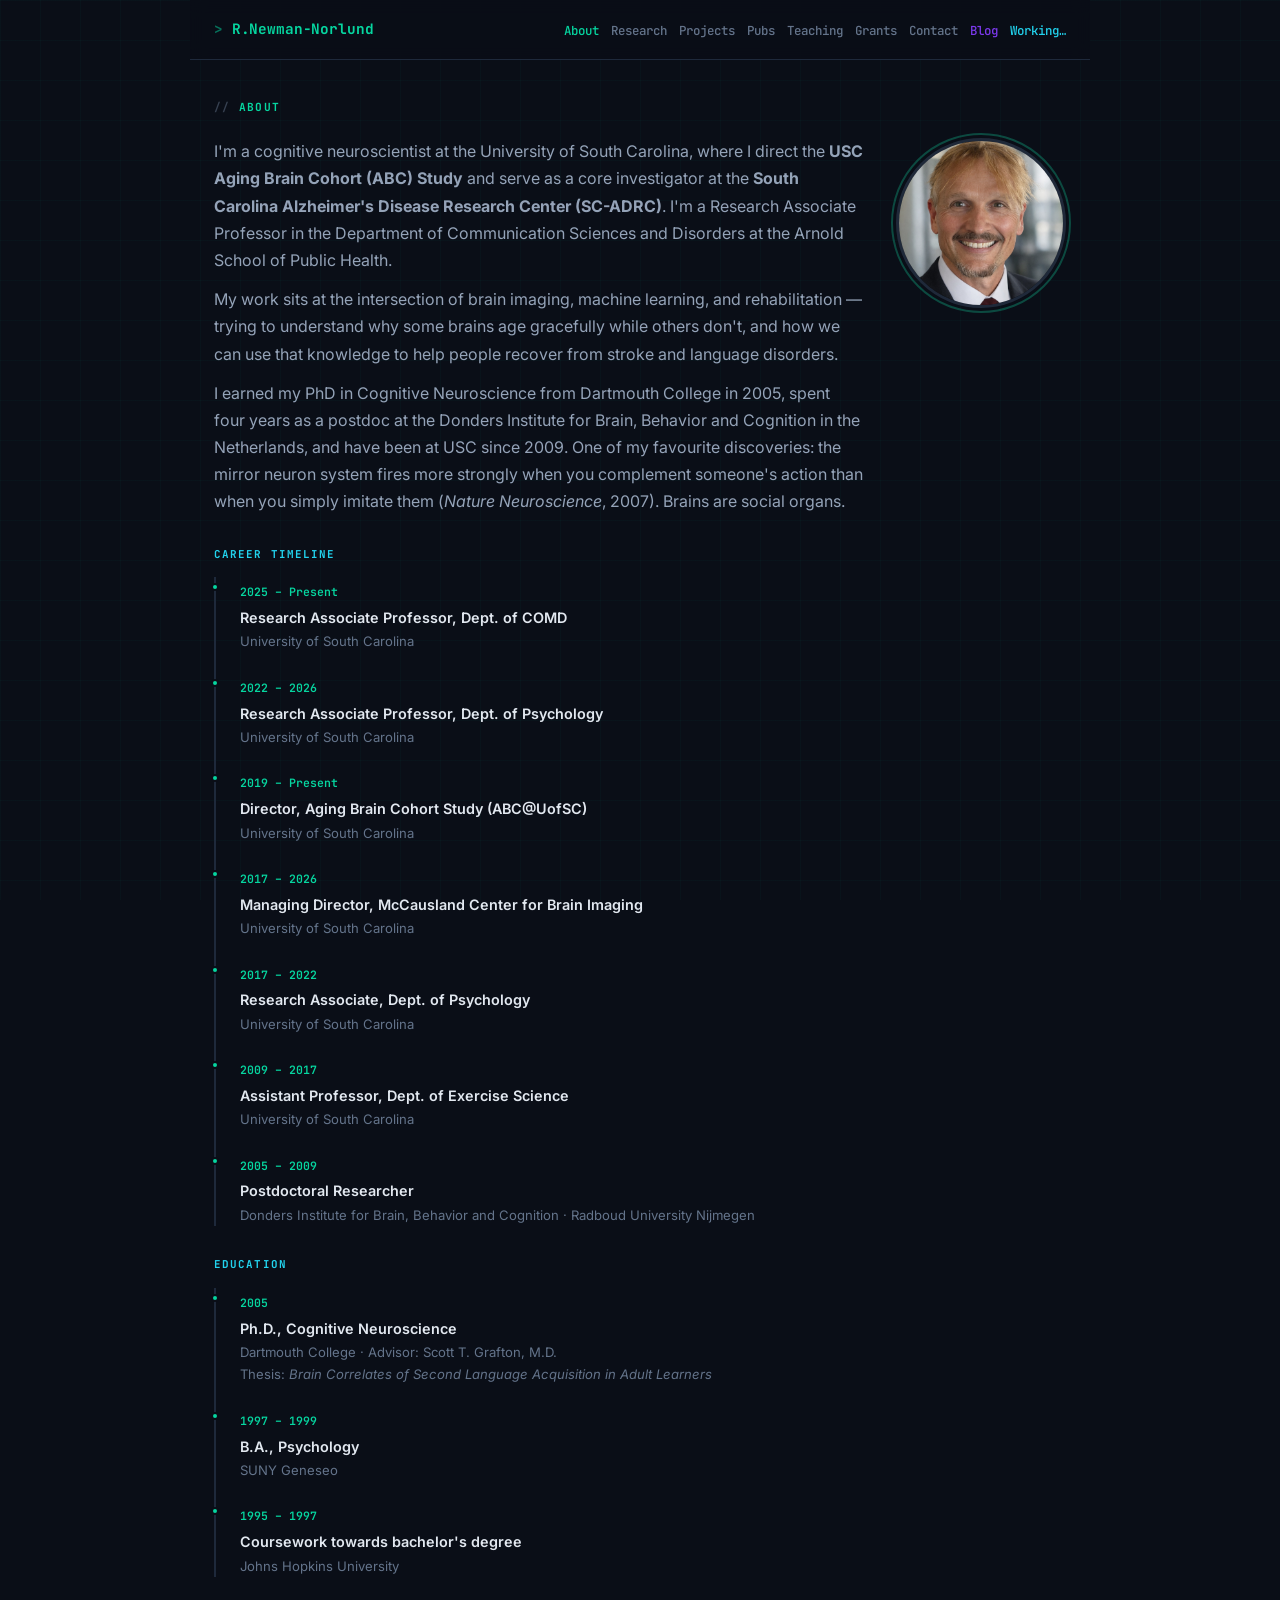
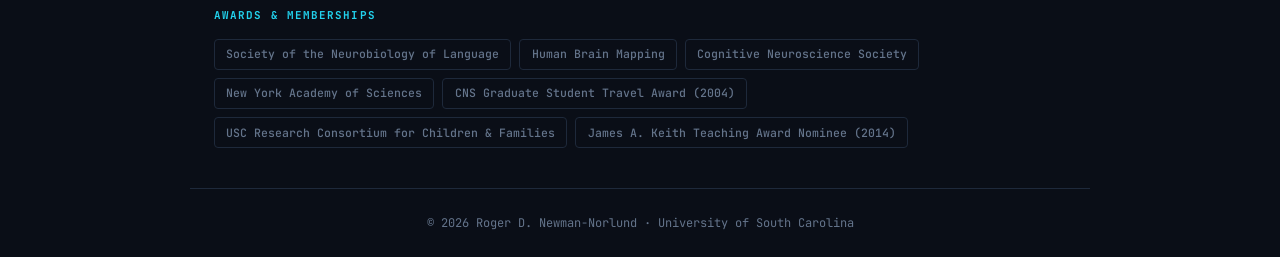
==== about.html @ f37f658a "Convert to multi-page site with separate HTML for each section - index.html: landing page with hero," ====
<!DOCTYPE html>
<html lang="en">
<head>
  <meta charset="UTF-8" />
  <meta name="viewport" content="width=device-width, initial-scale=1.0" />
  <title>About — Roger D. Newman-Norlund</title>
  <link rel="preconnect" href="https://fonts.googleapis.com" />
  <link rel="preconnect" href="https://fonts.gstatic.com" crossorigin />
  <link href="https://fonts.googleapis.com/css2?family=Inter:wght@400;500;600;700;800&family=JetBrains+Mono:wght@400;500;600;700;800&display=swap" rel="stylesheet" />
  <link rel="stylesheet" href="style.css" />
</head>
<body>

  <nav>
    <a href="index.html" class="nav-name">R.Newman-Norlund</a>
    <ul>
      <li><a href="about.html" class="active">About</a></li>
      <li><a href="research.html">Research</a></li>
      <li><a href="projects.html">Projects</a></li>
      <li><a href="publications.html">Pubs</a></li>
      <li><a href="teaching.html">Teaching</a></li>
      <li><a href="grants.html">Grants</a></li>
      <li><a href="contact.html">Contact</a></li>
      <li><a href="blog.html" class="nav-blog">Blog</a></li>
      <li><a href="working.html" class="nav-working">Working&hellip;</a></li>
    </ul>
  </nav>

  <main>
    <section class="page-section">
      <h2>About</h2>

      <div class="about-layout">
        <div class="about-text">
          <p>
            I'm a cognitive neuroscientist at the University of South Carolina, where I direct the
            <strong>USC Aging Brain Cohort (ABC) Study</strong> and serve as a core investigator at the
            <strong>South Carolina Alzheimer's Disease Research Center (SC-ADRC)</strong>. I'm a
            Research Associate Professor in the Department of Communication Sciences and Disorders
            at the Arnold School of Public Health.
          </p>
          <p>
            My work sits at the intersection of brain imaging, machine learning, and rehabilitation &mdash;
            trying to understand why some brains age gracefully while others don't, and how we can
            use that knowledge to help people recover from stroke and language disorders.
          </p>
          <p>
            I earned my PhD in Cognitive Neuroscience from Dartmouth College in 2005, spent four
            years as a postdoc at the Donders Institute for Brain, Behavior and Cognition in the
            Netherlands, and have been at USC since 2009. One of my favourite discoveries: the mirror
            neuron system fires more strongly when you complement someone's action than when you
            simply imitate them (<em>Nature Neuroscience</em>, 2007). Brains are social organs.
          </p>
        </div>
        <div class="hero-photo-wrap about-photo-wrap">
          <img class="hero-photo" src="roger.jpeg" alt="Roger D. Newman-Norlund" />
        </div>
      </div>

      <h3 class="sub-heading">Career Timeline</h3>
      <ul class="timeline">
        <li>
          <span class="tl-date">2025 &ndash; Present</span>
          <div class="tl-title">Research Associate Professor, Dept. of COMD</div>
          <div class="tl-sub">University of South Carolina</div>
        </li>
        <li>
          <span class="tl-date">2022 &ndash; 2026</span>
          <div class="tl-title">Research Associate Professor, Dept. of Psychology</div>
          <div class="tl-sub">University of South Carolina</div>
        </li>
        <li>
          <span class="tl-date">2019 &ndash; Present</span>
          <div class="tl-title">Director, Aging Brain Cohort Study (ABC@UofSC)</div>
          <div class="tl-sub">University of South Carolina</div>
        </li>
        <li>
          <span class="tl-date">2017 &ndash; 2026</span>
          <div class="tl-title">Managing Director, McCausland Center for Brain Imaging</div>
          <div class="tl-sub">University of South Carolina</div>
        </li>
        <li>
          <span class="tl-date">2017 &ndash; 2022</span>
          <div class="tl-title">Research Associate, Dept. of Psychology</div>
          <div class="tl-sub">University of South Carolina</div>
        </li>
        <li>
          <span class="tl-date">2009 &ndash; 2017</span>
          <div class="tl-title">Assistant Professor, Dept. of Exercise Science</div>
          <div class="tl-sub">University of South Carolina</div>
        </li>
        <li>
          <span class="tl-date">2005 &ndash; 2009</span>
          <div class="tl-title">Postdoctoral Researcher</div>
          <div class="tl-sub">Donders Institute for Brain, Behavior and Cognition &middot; Radboud University Nijmegen</div>
        </li>
      </ul>

      <h3 class="sub-heading">Education</h3>
      <ul class="timeline">
        <li>
          <span class="tl-date">2005</span>
          <div class="tl-title">Ph.D., Cognitive Neuroscience</div>
          <div class="tl-sub">Dartmouth College &middot; Advisor: Scott T. Grafton, M.D.</div>
          <div class="tl-sub">Thesis: <em>Brain Correlates of Second Language Acquisition in Adult Learners</em></div>
        </li>
        <li>
          <span class="tl-date">1997 &ndash; 1999</span>
          <div class="tl-title">B.A., Psychology</div>
          <div class="tl-sub">SUNY Geneseo</div>
        </li>
        <li>
          <span class="tl-date">1995 &ndash; 1997</span>
          <div class="tl-title">Coursework towards bachelor's degree</div>
          <div class="tl-sub">Johns Hopkins University</div>
        </li>
      </ul>

      <h3 class="sub-heading">Awards &amp; Memberships</h3>
      <div class="tag-list" style="margin-top:0.75rem;">
        <span class="tag">Society of the Neurobiology of Language</span>
        <span class="tag">Human Brain Mapping</span>
        <span class="tag">Cognitive Neuroscience Society</span>
        <span class="tag">New York Academy of Sciences</span>
        <span class="tag">CNS Graduate Student Travel Award (2004)</span>
        <span class="tag">USC Research Consortium for Children &amp; Families</span>
        <span class="tag">James A. Keith Teaching Award Nominee (2014)</span>
      </div>
    </section>
  </main>

  <footer>
    <p>&copy; 2026 Roger D. Newman-Norlund &middot; University of South Carolina</p>
  </footer>

</body>
</html>
---- style.css ----
/* =============================================
   Roger D. Newman-Norlund — Dark Tech Theme
   ============================================= */

/* --- Design tokens --- */
:root {
  --bg:        #0a0e17;
  --bg-card:   #111827;
  --bg-card-h: #1a2332;
  --text:      #e2e8f0;
  --text-dim:  #94a3b8;
  --muted:     #64748b;
  --border:    #1e293b;
  --accent:    #06d6a0;
  --accent-h:  #00f0b5;
  --accent-bg: rgba(6,214,160,0.08);
  --accent2:   #7c3aed;
  --accent2-bg:rgba(124,58,237,0.10);
  --cyan:      #22d3ee;
  --radius:    8px;
  --max-w:     900px;
  --gap:       2.5rem;
  --mono:      'JetBrains Mono', 'Fira Code', 'SF Mono', 'Cascadia Code', monospace;
  --sans:      'Inter', system-ui, -apple-system, sans-serif;
}

/* --- Reset & base --- */
*, *::before, *::after { box-sizing: border-box; margin: 0; padding: 0; }
html { scroll-behavior: smooth; }

body {
  font-family: var(--sans);
  background: var(--bg);
  color: var(--text);
  font-size: 1rem;
  line-height: 1.7;
  -webkit-font-smoothing: antialiased;
}

/* Subtle grid background */
body::before {
  content: '';
  position: fixed;
  inset: 0;
  background-image:
    linear-gradient(rgba(6,214,160,0.03) 1px, transparent 1px),
    linear-gradient(90deg, rgba(6,214,160,0.03) 1px, transparent 1px);
  background-size: 40px 40px;
  pointer-events: none;
  z-index: 0;
}

a { color: var(--accent); text-decoration: none; transition: color 0.2s; }
a:hover { color: var(--accent-h); text-decoration: underline; }

h1, h2, h3 { line-height: 1.25; font-weight: 700; }

::selection { background: var(--accent); color: var(--bg); }

/* --- Layout --- */
nav, main, footer {
  max-width: var(--max-w);
  margin-inline: auto;
  padding-inline: 1.5rem;
  position: relative;
  z-index: 1;
}

/* --- Navigation --- */
nav {
  display: flex;
  align-items: center;
  justify-content: space-between;
  padding-block: 1rem;
  border-bottom: 1px solid var(--border);
  backdrop-filter: blur(8px);
  position: sticky;
  top: 0;
  z-index: 100;
  background: rgba(10,14,23,0.85);
}

.nav-name {
  font-family: var(--mono);
  font-weight: 700;
  color: var(--accent);
  font-size: 0.9rem;
  letter-spacing: -0.01em;
}
.nav-name::before { content: '> '; opacity: 0.5; }
.nav-name:hover { color: var(--accent-h); text-decoration: none; }

nav ul { list-style: none; display: flex; flex-wrap: wrap; gap: 0.2rem 0.75rem; }

nav ul a {
  font-family: var(--mono);
  font-size: 0.78rem;
  color: var(--muted);
  font-weight: 500;
  padding: 0.25rem 0;
  transition: color 0.2s;
}
nav ul a:hover { color: var(--accent); text-decoration: none; }

nav ul a[href="#working"] { color: var(--cyan); font-weight: 600; }
nav ul a[href="#blog"] { color: var(--accent2); font-weight: 600; }

/* Active nav indicator */
nav ul a.active { color: var(--accent) !important; }

/* --- Sections --- */
section {
  padding-block: var(--gap);
  border-bottom: 1px solid var(--border);
}
section:last-of-type { border-bottom: none; }

section h2 {
  font-family: var(--mono);
  font-size: 0.7rem;
  font-weight: 700;
  letter-spacing: 0.12em;
  text-transform: uppercase;
  color: var(--accent);
  margin-bottom: 1.5rem;
  display: flex;
  align-items: center;
  gap: 0.5rem;
}
section h2::before {
  content: '//';
  color: var(--muted);
  opacity: 0.5;
}

/* --- Hero --- */
#hero { padding-block: 3.5rem 2.5rem; border-bottom: 1px solid var(--border); }

.hero-layout {
  display: flex;
  align-items: center;
  justify-content: space-between;
  gap: 2.5rem;
}
.hero-text { flex: 1; }

.hero-eyebrow {
  font-family: var(--mono);
  font-size: 0.85rem;
  color: var(--accent);
  margin-bottom: 0.5rem;
  opacity: 0.8;
}

#hero h1 {
  font-size: clamp(1.8rem, 5vw, 2.5rem);
  letter-spacing: -0.03em;
  margin-bottom: 0.5rem;
  color: #fff;
}

.tagline {
  font-size: 1rem;
  color: var(--text-dim);
}

.hero-sub {
  font-size: 0.85rem;
  color: var(--muted);
  margin-top: 0.2rem;
}

.hero-badges {
  display: flex;
  flex-wrap: wrap;
  gap: 0.5rem;
  margin-top: 1.25rem;
}

.badge {
  font-family: var(--mono);
  font-size: 0.72rem;
  font-weight: 500;
  padding: 0.3rem 0.75rem;
  background: var(--accent-bg);
  color: var(--accent);
  border: 1px solid rgba(6,214,160,0.2);
  border-radius: 4px;
  transition: border-color 0.2s, background 0.2s;
}
.badge:hover {
  border-color: var(--accent);
  background: rgba(6,214,160,0.15);
}

.hero-photo-wrap { flex-shrink: 0; }

.hero-photo {
  width: 170px;
  height: 170px;
  object-fit: cover;
  border-radius: 50%;
  border: 3px solid var(--border);
  outline: 2px solid rgba(6,214,160,0.3);
  outline-offset: 3px;
  display: block;
  filter: grayscale(10%);
  transition: outline-color 0.3s, filter 0.3s;
}
.hero-photo:hover {
  outline-color: var(--accent);
  filter: grayscale(0%);
}

/* --- About --- */
.about-layout {
  display: flex;
  gap: 2rem;
  align-items: flex-start;
}
.about-text { flex: 1; }
.about-text p + p { margin-top: 0.75rem; }
.about-text p { color: var(--text-dim); }

/* --- Stats row --- */
.stats-row {
  display: flex;
  gap: 1.5rem;
  margin-top: 1.5rem;
  flex-wrap: wrap;
}

.stat-card {
  background: var(--bg-card);
  border: 1px solid var(--border);
  border-radius: var(--radius);
  padding: 1rem 1.25rem;
  flex: 1;
  min-width: 140px;
  transition: border-color 0.2s;
}
.stat-card:hover { border-color: var(--accent); }

.stat-num {
  font-family: var(--mono);
  font-size: 1.5rem;
  font-weight: 800;
  color: var(--accent);
  display: block;
}
.stat-label {
  font-size: 0.78rem;
  color: var(--muted);
  margin-top: 0.1rem;
}

/* --- Research tags --- */
.tag-list { display: flex; flex-wrap: wrap; gap: 0.5rem; }

.tag {
  font-family: var(--mono);
  font-size: 0.72rem;
  font-weight: 500;
  padding: 0.3rem 0.7rem;
  border: 1px solid var(--border);
  border-radius: 4px;
  color: var(--muted);
  transition: border-color 0.2s, color 0.2s, background 0.2s;
}
.tag:hover {
  border-color: var(--accent);
  color: var(--accent);
  background: var(--accent-bg);
}

/* --- Timeline --- */
.timeline { list-style: none; }

.timeline li {
  position: relative;
  padding-left: 1.5rem;
  padding-bottom: 1.25rem;
  border-left: 2px solid var(--border);
}
.timeline li:last-child { padding-bottom: 0; }

.timeline li::before {
  content: '';
  position: absolute;
  left: -5px;
  top: 6px;
  width: 8px;
  height: 8px;
  border-radius: 50%;
  background: var(--accent);
  border: 2px solid var(--bg);
}

.tl-date {
  font-family: var(--mono);
  font-size: 0.72rem;
  color: var(--accent);
  font-weight: 600;
}
.tl-title {
  font-size: 0.9rem;
  font-weight: 600;
  color: var(--text);
  margin-top: 0.1rem;
}
.tl-sub {
  font-size: 0.82rem;
  color: var(--muted);
}

/* --- Projects grid --- */
.project-grid {
  display: grid;
  grid-template-columns: repeat(auto-fill, minmax(260px, 1fr));
  gap: 1rem;
}

.card {
  background: var(--bg-card);
  border: 1px solid var(--border);
  border-radius: var(--radius);
  padding: 1.25rem 1.4rem;
  display: flex;
  flex-direction: column;
  gap: 0.45rem;
  transition: border-color 0.2s, transform 0.2s, box-shadow 0.2s;
}
.card:hover {
  border-color: rgba(6,214,160,0.4);
  transform: translateY(-2px);
  box-shadow: 0 8px 24px rgba(0,0,0,0.3);
}

.card-icon { font-size: 1.4rem; line-height: 1; margin-bottom: 0.2rem; }
.card h3 { font-size: 0.95rem; font-weight: 600; color: #fff; }

.card-desc {
  font-size: 0.85rem;
  color: var(--muted);
  flex: 1;
  line-height: 1.6;
}

.card-links {
  display: flex;
  gap: 1rem;
  margin-top: 0.6rem;
  font-family: var(--mono);
  font-size: 0.78rem;
  font-weight: 600;
}

/* --- Publications --- */
.muted { color: var(--muted); }

.pub-list {
  list-style: none;
  display: flex;
  flex-direction: column;
  gap: 1rem;
}
.pub-list li {
  display: flex;
  gap: 1.25rem;
  align-items: flex-start;
  padding: 0.75rem;
  border-radius: var(--radius);
  transition: background 0.2s;
}
.pub-list li:hover { background: var(--bg-card); }

.pub-year {
  font-family: var(--mono);
  font-size: 0.75rem;
  font-weight: 700;
  color: var(--accent);
  min-width: 42px;
  padding-top: 0.15rem;
}
.pub-title {
  font-size: 0.88rem;
  font-weight: 500;
  line-height: 1.45;
  color: var(--text-dim);
}
.pub-venue {
  font-size: 0.8rem;
  color: var(--muted);
  margin-top: 0.15rem;
}

/* --- Teaching --- */
.teach-grid {
  display: grid;
  grid-template-columns: repeat(auto-fill, minmax(280px, 1fr));
  gap: 0.75rem;
}

.teach-item {
  background: var(--bg-card);
  border: 1px solid var(--border);
  border-radius: var(--radius);
  padding: 0.8rem 1rem;
  transition: border-color 0.2s;
}
.teach-item:hover { border-color: rgba(6,214,160,0.3); }

.teach-code {
  font-family: var(--mono);
  font-size: 0.72rem;
  color: var(--accent);
  font-weight: 600;
}
.teach-name {
  font-size: 0.85rem;
  color: var(--text-dim);
  margin-top: 0.1rem;
}
.teach-years {
  font-family: var(--mono);
  font-size: 0.68rem;
  color: var(--muted);
}

/* --- Contact --- */
.contact-list {
  list-style: none;
  display: flex;
  flex-direction: column;
  gap: 0.65rem;
}
.contact-list li {
  display: flex;
  align-items: baseline;
  gap: 0.75rem;
}
.contact-label {
  font-family: var(--mono);
  font-size: 0.68rem;
  font-weight: 700;
  letter-spacing: 0.07em;
  text-transform: uppercase;
  color: var(--muted);
  min-width: 90px;
}

/* --- Blog --- */
.blog-toolbar {
  display: flex;
  align-items: center;
  gap: 1rem;
  margin-bottom: 1.5rem;
}

.blog-new-btn {
  font-family: var(--mono);
  background: var(--accent2);
  color: #fff;
  border: none;
  border-radius: 6px;
  padding: 0.45rem 1rem;
  font-size: 0.8rem;
  font-weight: 600;
  cursor: pointer;
  transition: background 0.2s;
}
.blog-new-btn:hover { background: #6d28d9; }

.blog-posts { display: flex; flex-direction: column; gap: 1rem; }

.blog-post {
  background: var(--bg-card);
  border: 1px solid var(--border);
  border-radius: var(--radius);
  padding: 1.5rem;
  transition: border-color 0.2s;
}
.blog-post:hover { border-color: rgba(124,58,237,0.4); }

.blog-post-date {
  font-family: var(--mono);
  font-size: 0.72rem;
  color: var(--accent2);
  font-weight: 600;
}
.blog-post-title {
  font-size: 1.1rem;
  font-weight: 700;
  color: #fff;
  margin: 0.3rem 0 0.5rem;
}
.blog-post-body {
  font-size: 0.9rem;
  color: var(--text-dim);
  line-height: 1.75;
  white-space: pre-wrap;
}
.blog-post-actions {
  display: flex;
  gap: 0.75rem;
  margin-top: 0.75rem;
}
.blog-post-actions button {
  font-family: var(--mono);
  font-size: 0.72rem;
  background: none;
  border: 1px solid var(--border);
  color: var(--muted);
  padding: 0.25rem 0.6rem;
  border-radius: 4px;
  cursor: pointer;
  transition: border-color 0.2s, color 0.2s;
}
.blog-post-actions button:hover { border-color: var(--accent2); color: var(--accent2); }
.blog-post-actions button.blog-del:hover { border-color: #ef4444; color: #ef4444; }

/* Blog editor modal */
.blog-modal-overlay {
  position: fixed;
  inset: 0;
  background: rgba(0,0,0,0.7);
  backdrop-filter: blur(4px);
  z-index: 200;
  display: flex;
  align-items: center;
  justify-content: center;
}
.blog-modal-overlay.hidden { display: none; }

.blog-modal {
  background: var(--bg-card);
  border: 1px solid var(--border);
  border-radius: var(--radius);
  padding: 1.5rem;
  width: 90%;
  max-width: 600px;
  max-height: 80vh;
  overflow-y: auto;
}
.blog-modal h3 {
  font-family: var(--mono);
  font-size: 0.85rem;
  color: var(--accent2);
  margin-bottom: 1rem;
}

.blog-modal input,
.blog-modal textarea {
  width: 100%;
  font-family: var(--sans);
  font-size: 0.9rem;
  color: var(--text);
  background: var(--bg);
  border: 1px solid var(--border);
  border-radius: 6px;
  padding: 0.6rem 0.8rem;
  outline: none;
  transition: border-color 0.2s;
  margin-bottom: 0.75rem;
}
.blog-modal input:focus,
.blog-modal textarea:focus { border-color: var(--accent2); }

.blog-modal textarea {
  min-height: 180px;
  resize: vertical;
  line-height: 1.7;
}

.blog-modal-actions {
  display: flex;
  gap: 0.75rem;
  justify-content: flex-end;
  margin-top: 0.5rem;
}
.blog-modal-actions button {
  font-family: var(--mono);
  font-size: 0.8rem;
  padding: 0.45rem 1rem;
  border-radius: 6px;
  cursor: pointer;
  font-weight: 600;
  border: none;
  transition: background 0.2s;
}
.blog-save-btn { background: var(--accent2); color: #fff; }
.blog-save-btn:hover { background: #6d28d9; }
.blog-cancel-btn { background: transparent; color: var(--muted); border: 1px solid var(--border) !important; }
.blog-cancel-btn:hover { border-color: var(--muted) !important; color: var(--text); }

.blog-empty {
  color: var(--muted);
  font-size: 0.9rem;
  font-family: var(--mono);
  padding: 2rem 0;
  text-align: center;
}

/* (tab mode removed — now multi-page) */

/* --- Working / Project Board --- */
.wb-workload {
  background: var(--bg-card);
  border: 1px solid var(--border);
  border-radius: var(--radius);
  padding: 1rem 1.25rem;
  margin-bottom: 1.5rem;
}
.wb-wl-heading {
  font-family: var(--mono);
  font-size: 0.65rem;
  font-weight: 700;
  letter-spacing: 0.1em;
  text-transform: uppercase;
  color: var(--muted);
  margin-bottom: 0.8rem;
}
.wb-wl-bars { display: flex; flex-direction: column; gap: 0.45rem; }
.wb-wl-row {
  display: grid;
  grid-template-columns: 130px 1fr 28px;
  align-items: center;
  gap: 0.6rem;
}
.wb-wl-label { display: flex; align-items: center; gap: 0.4rem; }
.wb-wl-chip {
  display: inline-flex;
  align-items: center;
  justify-content: center;
  width: 22px;
  height: 22px;
  border-radius: 50%;
  font-size: 0.6rem;
  font-weight: 800;
  color: #fff;
  flex-shrink: 0;
}
.wb-wl-name { font-size: 0.8rem; font-weight: 500; color: var(--text-dim); }
.wb-wl-track {
  background: var(--border);
  border-radius: 999px;
  height: 6px;
  overflow: hidden;
}
.wb-wl-bar {
  height: 100%;
  border-radius: 999px;
  transition: width 0.4s ease;
  min-width: 3px;
}
.wb-wl-count {
  font-family: var(--mono);
  font-size: 0.72rem;
  font-weight: 700;
  color: var(--muted);
  text-align: right;
}

.wb-toolbar {
  display: flex;
  align-items: center;
  gap: 1rem;
  margin-bottom: 1.1rem;
}
.wb-add-btn {
  font-family: var(--mono);
  background: var(--cyan);
  color: var(--bg);
  border: none;
  border-radius: 6px;
  padding: 0.45rem 1rem;
  font-size: 0.8rem;
  font-weight: 700;
  cursor: pointer;
  transition: background 0.15s;
}
.wb-add-btn:hover { background: #06b6d4; }

.wb-sync-btn {
  font-family: var(--mono);
  background: var(--bg-card);
  border: 1px solid var(--border);
  border-radius: 6px;
  padding: 0.4rem 0.7rem;
  font-size: 0.75rem;
  font-weight: 600;
  cursor: pointer;
  color: var(--muted);
  transition: border-color 0.15s, color 0.15s;
}
.wb-sync-btn:hover { border-color: var(--cyan); color: var(--cyan); }

.wb-status { font-family: var(--mono); font-size: 0.75rem; font-weight: 500; color: var(--muted); }
.wb-status.wb-s-ok   { color: var(--accent); }
.wb-status.wb-s-err  { color: #ef4444; }
.wb-status.wb-s-warn { color: #f59e0b; }

.wb-grid {
  display: grid;
  grid-template-columns: repeat(auto-fill, minmax(270px, 1fr));
  gap: 0.85rem;
}
.wb-card {
  border: 1px solid var(--border);
  border-radius: var(--radius);
  padding: 1rem 1.1rem;
  background: var(--bg-card);
  display: flex;
  flex-direction: column;
  gap: 0.8rem;
  transition: border-color 0.2s, box-shadow 0.2s;
}
.wb-card:hover {
  border-color: rgba(34,211,238,0.3);
  box-shadow: 0 4px 16px rgba(0,0,0,0.3);
}
.wb-card-header { display: flex; align-items: center; gap: 0.5rem; }

.wb-title-input {
  flex: 1;
  font-family: var(--sans);
  font-size: 0.9rem;
  font-weight: 600;
  color: var(--text);
  background: transparent;
  border: none;
  border-bottom: 1.5px solid transparent;
  outline: none;
  padding: 0 0 1px;
  min-width: 0;
  transition: border-color 0.15s;
}
.wb-title-input::placeholder { color: #334155; font-weight: 400; }
.wb-title-input:focus { border-bottom-color: var(--cyan); }

.wb-del {
  background: none;
  border: none;
  cursor: pointer;
  font-size: 1.15rem;
  color: #475569;
  padding: 0;
  line-height: 1;
  flex-shrink: 0;
  transition: color 0.15s;
}
.wb-del:hover { color: #ef4444; }

.wb-chips { display: flex; flex-wrap: wrap; gap: 0.3rem; }
.wb-chip {
  display: inline-flex;
  align-items: center;
  justify-content: center;
  min-width: 32px;
  height: 30px;
  padding: 0 6px;
  border-radius: 999px;
  border: 1.5px solid var(--border);
  background: var(--bg);
  color: #475569;
  font-family: var(--sans);
  font-size: 0.7rem;
  font-weight: 800;
  cursor: pointer;
  transition: border-color 0.12s, color 0.12s, background 0.12s;
  letter-spacing: 0.02em;
}
.wb-chip:hover { border-color: #64748b; color: var(--text); }
.wb-chip.on { box-shadow: 0 1px 6px rgba(0,0,0,0.3); }
.wb-empty { color: var(--muted); font-size: 0.9rem; padding: 0.5rem 0; }

/* --- Footer --- */
footer {
  padding-block: 1.5rem;
  font-family: var(--mono);
  font-size: 0.75rem;
  color: var(--muted);
  border-top: 1px solid var(--border);
  text-align: center;
}

/* --- Page section (multi-page layout) --- */
.page-section {
  padding-block: var(--gap);
}
.page-section h2 { margin-bottom: 1.5rem; }

.page-intro {
  color: var(--text-dim);
  font-size: 0.95rem;
  margin-bottom: 1.5rem;
  line-height: 1.7;
}

.sub-heading {
  font-family: var(--mono);
  font-size: 0.68rem;
  font-weight: 700;
  letter-spacing: 0.1em;
  text-transform: uppercase;
  color: var(--cyan);
  margin-top: 2rem;
  margin-bottom: 1rem;
}

/* Hero CTA buttons */
.hero-cta {
  display: flex;
  gap: 0.75rem;
  margin-top: 1.5rem;
}

.btn-primary {
  font-family: var(--mono);
  font-size: 0.82rem;
  font-weight: 600;
  padding: 0.55rem 1.25rem;
  background: var(--accent);
  color: var(--bg);
  border-radius: 6px;
  transition: background 0.2s;
}
.btn-primary:hover { background: var(--accent-h); text-decoration: none; color: var(--bg); }

.btn-secondary {
  font-family: var(--mono);
  font-size: 0.82rem;
  font-weight: 600;
  padding: 0.55rem 1.25rem;
  background: transparent;
  color: var(--text-dim);
  border: 1px solid var(--border);
  border-radius: 6px;
  transition: border-color 0.2s, color 0.2s;
}
.btn-secondary:hover { border-color: var(--accent); color: var(--accent); text-decoration: none; }

/* Active nav link */
nav ul a.active { color: var(--accent) !important; }
.nav-blog { color: var(--accent2) !important; }
.nav-working { color: var(--cyan) !important; }

/* About page photo */
.about-photo-wrap { flex-shrink: 0; }

/* Contact grid */
.contact-grid {
  display: grid;
  grid-template-columns: repeat(auto-fill, minmax(220px, 1fr));
  gap: 1rem;
  margin-bottom: 1.5rem;
}

/* Mentor highlights */
.mentor-highlights {
  display: grid;
  grid-template-columns: repeat(auto-fill, minmax(260px, 1fr));
  gap: 1rem;
  margin-top: 0.75rem;
}

/* Research themes */
.research-themes {
  display: grid;
  grid-template-columns: repeat(auto-fill, minmax(260px, 1fr));
  gap: 1rem;
}

/* Publication filters */
.pub-filter {
  display: flex;
  flex-wrap: wrap;
  gap: 0.4rem;
  margin-bottom: 1.5rem;
}

.pub-filter-btn {
  font-family: var(--mono);
  font-size: 0.72rem;
  font-weight: 600;
  padding: 0.3rem 0.75rem;
  background: var(--bg-card);
  color: var(--muted);
  border: 1px solid var(--border);
  border-radius: 4px;
  cursor: pointer;
  transition: border-color 0.2s, color 0.2s, background 0.2s;
}
.pub-filter-btn:hover { border-color: var(--accent); color: var(--accent); }
.pub-filter-btn.active {
  background: var(--accent);
  color: var(--bg);
  border-color: var(--accent);
}

/* Card as link */
a.card-link {
  text-decoration: none;
  color: inherit;
}
a.card-link:hover { text-decoration: none; }
a.card-link:hover h3 { color: var(--accent); }

/* --- Responsive --- */
@media (max-width: 640px) {
  nav ul { gap: 0.15rem 0.6rem; }

  .hero-layout { flex-direction: column-reverse; align-items: flex-start; }
  .hero-photo { width: 120px; height: 120px; }

  .about-layout { flex-direction: column; }
  .stats-row { flex-direction: column; }

  .project-grid, .teach-grid { grid-template-columns: 1fr; }
  .wb-grid { grid-template-columns: 1fr; }
  .wb-wl-row { grid-template-columns: 110px 1fr 24px; gap: 0.4rem; }

  .contact-list li { flex-direction: column; gap: 0.1rem; }
}
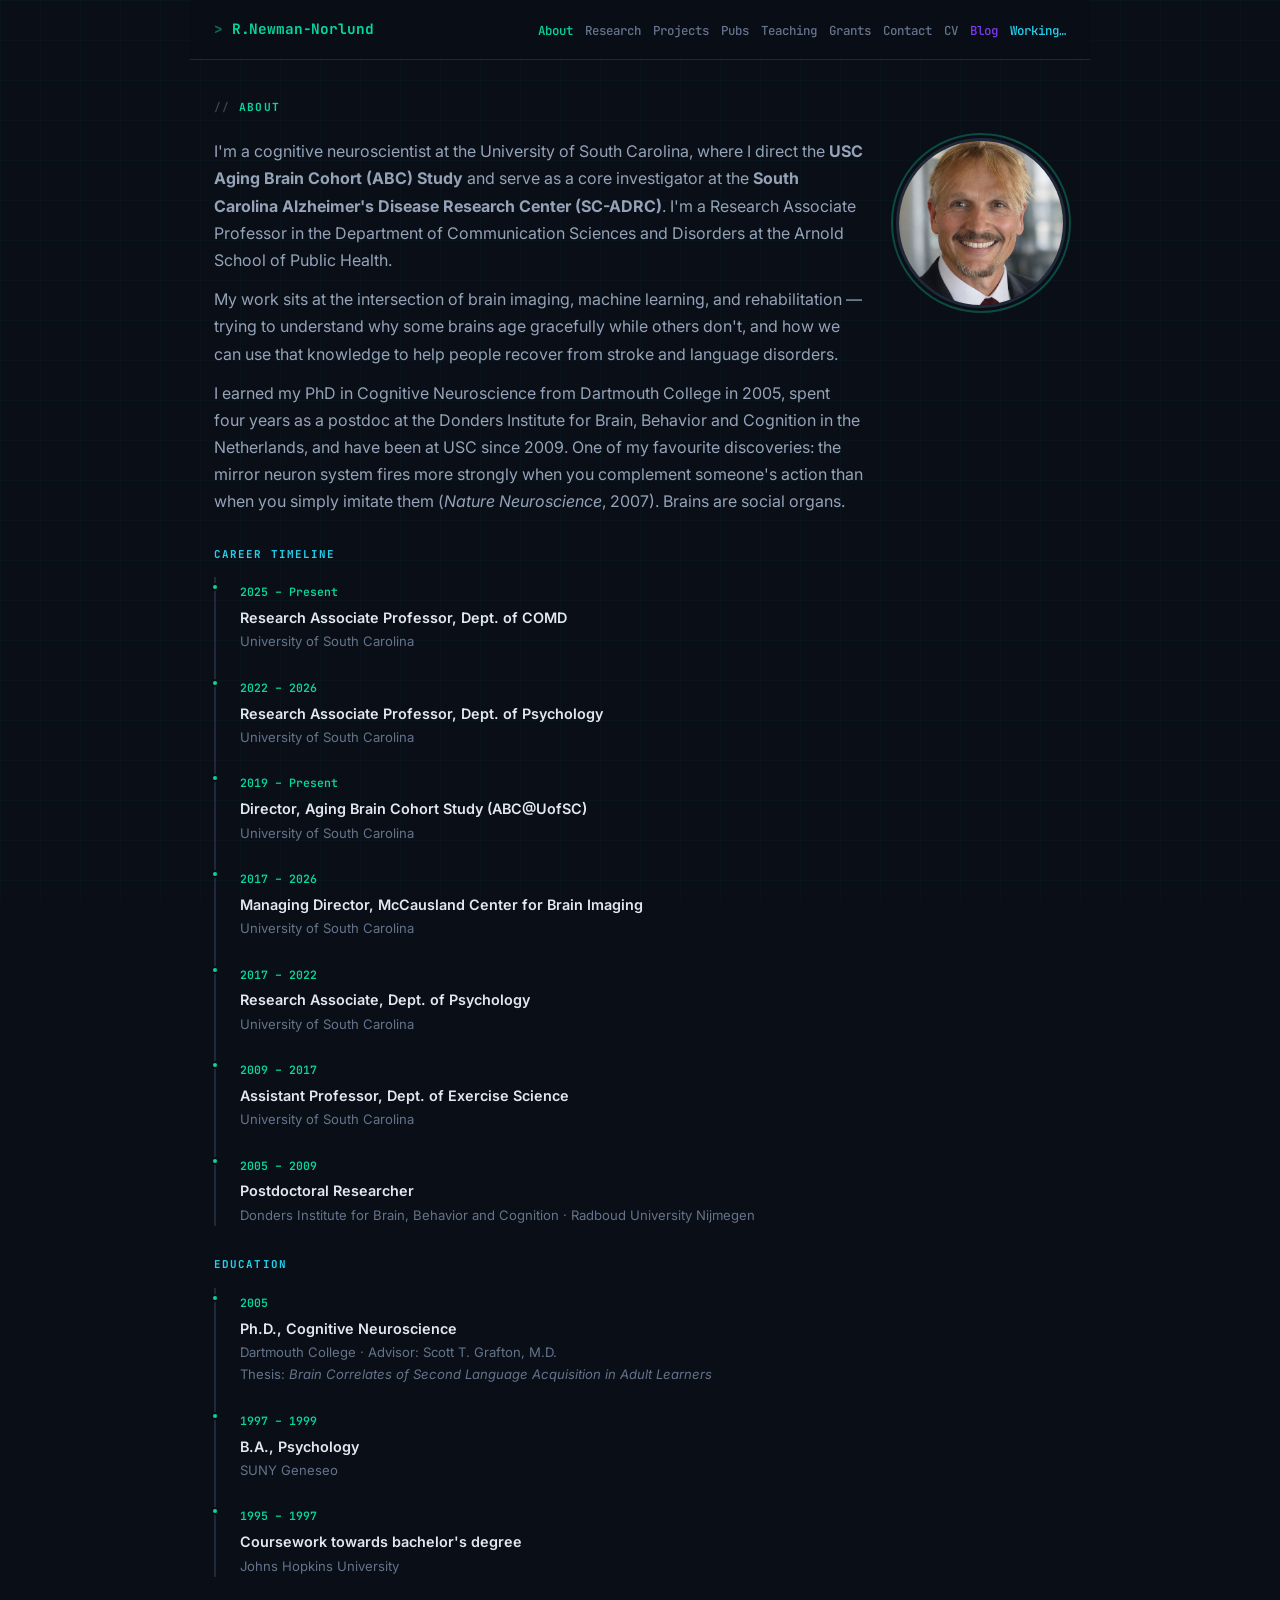
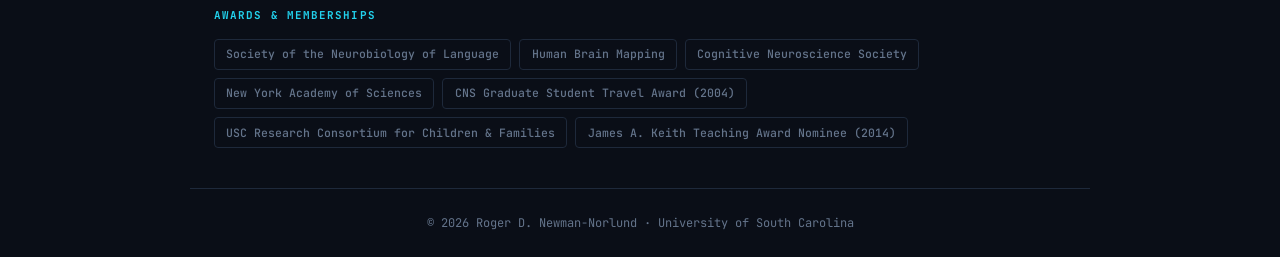
==== commit d1a7c767: "Add full publications (2003-2026), CV page, and CV nav link Publications: - Fill gap: added 20+ miss" ====
--- a/about.html
+++ b/about.html
@@ -21,6 +21,7 @@
       <li><a href="teaching.html">Teaching</a></li>
       <li><a href="grants.html">Grants</a></li>
       <li><a href="contact.html">Contact</a></li>
+      <li><a href="cv.html">CV</a></li>
       <li><a href="blog.html" class="nav-blog">Blog</a></li>
       <li><a href="working.html" class="nav-working">Working&hellip;</a></li>
     </ul>
--- a/style.css
+++ b/style.css
@@ -477,29 +477,60 @@
   background: var(--bg-card);
   border: 1px solid var(--border);
   border-radius: var(--radius);
-  padding: 1.5rem;
+  padding: 1.75rem 2rem;
   transition: border-color 0.2s;
 }
 .blog-post:hover { border-color: rgba(124,58,237,0.4); }
 
 .blog-post-date {
   font-family: var(--mono);
-  font-size: 0.72rem;
+  font-size: 0.82rem;
   color: var(--accent2);
-  font-weight: 600;
+  font-weight: 700;
+  letter-spacing: 0.06em;
+  text-transform: uppercase;
+  background: var(--accent2-bg);
+  display: inline-block;
+  padding: 0.2rem 0.6rem;
+  border-radius: 4px;
+  border: 1px solid rgba(124,58,237,0.25);
 }
 .blog-post-title {
-  font-size: 1.1rem;
-  font-weight: 700;
+  font-size: 1.25rem;
+  font-weight: 800;
   color: #fff;
-  margin: 0.3rem 0 0.5rem;
+  margin: 0.35rem 0 0.75rem;
+  line-height: 1.3;
+  letter-spacing: -0.01em;
 }
 .blog-post-body {
   font-size: 0.9rem;
   color: var(--text-dim);
-  line-height: 1.75;
-  white-space: pre-wrap;
-}
+  line-height: 1.65;
+}
+.blog-post-body p {
+  margin: 0.5rem 0;
+}
+.blog-post-body p:first-child { margin-top: 0; }
+.blog-post-body p:last-child { margin-bottom: 0; }
+.blog-post-body ul {
+  margin: 0.4rem 0 0.4rem 1.25rem;
+  list-style: disc;
+}
+.blog-post-body li {
+  margin-bottom: 0.15rem;
+  line-height: 1.5;
+}
+.blog-post-body code {
+  font-family: var(--mono);
+  font-size: 0.82rem;
+  background: rgba(6,214,160,0.1);
+  padding: 0.1rem 0.35rem;
+  border-radius: 3px;
+  color: var(--accent);
+}
+.blog-post-body strong { color: var(--text); }
+.blog-post-body a { text-decoration: underline; }
 .blog-post-actions {
   display: flex;
   gap: 0.75rem;
@@ -864,11 +895,75 @@
   margin-top: 0.75rem;
 }
 
-/* Research themes */
+/* Research themes (legacy grid) */
 .research-themes {
   display: grid;
   grid-template-columns: repeat(auto-fill, minmax(260px, 1fr));
   gap: 1rem;
+}
+
+/* Research threads (narrative sections) */
+.research-thread {
+  background: var(--bg-card);
+  border: 1px solid var(--border);
+  border-radius: var(--radius);
+  padding: 1.5rem 1.75rem;
+  margin-bottom: 1rem;
+  transition: border-color 0.2s;
+}
+.research-thread:hover { border-color: rgba(6,214,160,0.3); }
+
+.rt-header {
+  display: flex;
+  align-items: flex-start;
+  gap: 1rem;
+  margin-bottom: 0.75rem;
+}
+
+.rt-number {
+  font-family: var(--mono);
+  font-size: 1.5rem;
+  font-weight: 800;
+  color: var(--accent);
+  opacity: 0.4;
+  line-height: 1;
+  flex-shrink: 0;
+  min-width: 2rem;
+}
+
+.rt-title {
+  font-size: 1.05rem;
+  font-weight: 700;
+  color: #fff;
+  margin: 0;
+  line-height: 1.3;
+}
+
+.rt-era {
+  font-family: var(--mono);
+  font-size: 0.7rem;
+  color: var(--muted);
+  font-weight: 500;
+}
+
+.rt-body {
+  padding-left: 3rem;
+}
+
+.rt-body p {
+  font-size: 0.9rem;
+  color: var(--text-dim);
+  line-height: 1.7;
+  margin-bottom: 0.6rem;
+}
+.rt-body p:last-child { margin-bottom: 0; }
+.rt-body strong { color: var(--text); }
+.rt-body em { color: var(--text-dim); }
+.rt-body a { text-decoration: underline; }
+
+@media (max-width: 640px) {
+  .rt-body { padding-left: 0; margin-top: 0.5rem; }
+  .rt-number { font-size: 1.2rem; }
 }
 
 /* Publication filters */
@@ -898,6 +993,110 @@
   border-color: var(--accent);
 }
 
+/* --- Featured banners --- */
+.featured-banner {
+  background: var(--bg-card);
+  border: 1px solid rgba(6,214,160,0.25);
+  border-radius: var(--radius);
+  padding: 2rem 2.25rem;
+  margin-bottom: 1rem;
+  position: relative;
+  overflow: hidden;
+  transition: border-color 0.3s;
+}
+.featured-banner::before {
+  content: '';
+  position: absolute;
+  top: 0;
+  left: 0;
+  width: 4px;
+  height: 100%;
+  background: var(--accent);
+}
+.featured-banner:hover { border-color: var(--accent); }
+
+.featured-paper { border-color: rgba(124,58,237,0.25); }
+.featured-paper::before { background: var(--accent2); }
+.featured-paper:hover { border-color: var(--accent2); }
+
+.featured-label {
+  font-family: var(--mono);
+  font-size: 0.68rem;
+  font-weight: 700;
+  letter-spacing: 0.1em;
+  text-transform: uppercase;
+  color: var(--accent);
+  display: block;
+  margin-bottom: 0.5rem;
+}
+.featured-paper .featured-label { color: var(--accent2); }
+
+.featured-title {
+  font-size: 1.4rem;
+  font-weight: 800;
+  color: #fff;
+  margin-bottom: 0.6rem;
+}
+.featured-title a { color: #fff; }
+.featured-title a:hover { color: var(--accent); text-decoration: none; }
+
+.featured-desc {
+  font-size: 0.92rem;
+  color: var(--text-dim);
+  line-height: 1.7;
+  margin-bottom: 1rem;
+  max-width: 680px;
+}
+
+/* --- CV page --- */
+.cv-list {
+  list-style: none;
+  display: flex;
+  flex-direction: column;
+  gap: 0.6rem;
+}
+
+.cv-list li {
+  display: flex;
+  gap: 1rem;
+  align-items: flex-start;
+}
+
+.cv-date {
+  font-family: var(--mono);
+  font-size: 0.72rem;
+  font-weight: 600;
+  color: var(--accent);
+  min-width: 90px;
+  flex-shrink: 0;
+  padding-top: 0.15rem;
+}
+
+.cv-list li div {
+  font-size: 0.88rem;
+  color: var(--text-dim);
+  line-height: 1.5;
+}
+.cv-list li div strong { color: var(--text); }
+
+.cv-detail {
+  font-size: 0.82rem;
+  color: var(--muted);
+}
+
+.cv-summary {
+  font-size: 0.88rem;
+  color: var(--text-dim);
+  line-height: 1.6;
+}
+.cv-summary p { margin-bottom: 0.4rem; }
+.cv-summary p:last-child { margin-bottom: 0; }
+
+@media (max-width: 640px) {
+  .cv-list li { flex-direction: column; gap: 0.1rem; }
+  .cv-date { min-width: auto; }
+}
+
 /* Card as link */
 a.card-link {
   text-decoration: none;
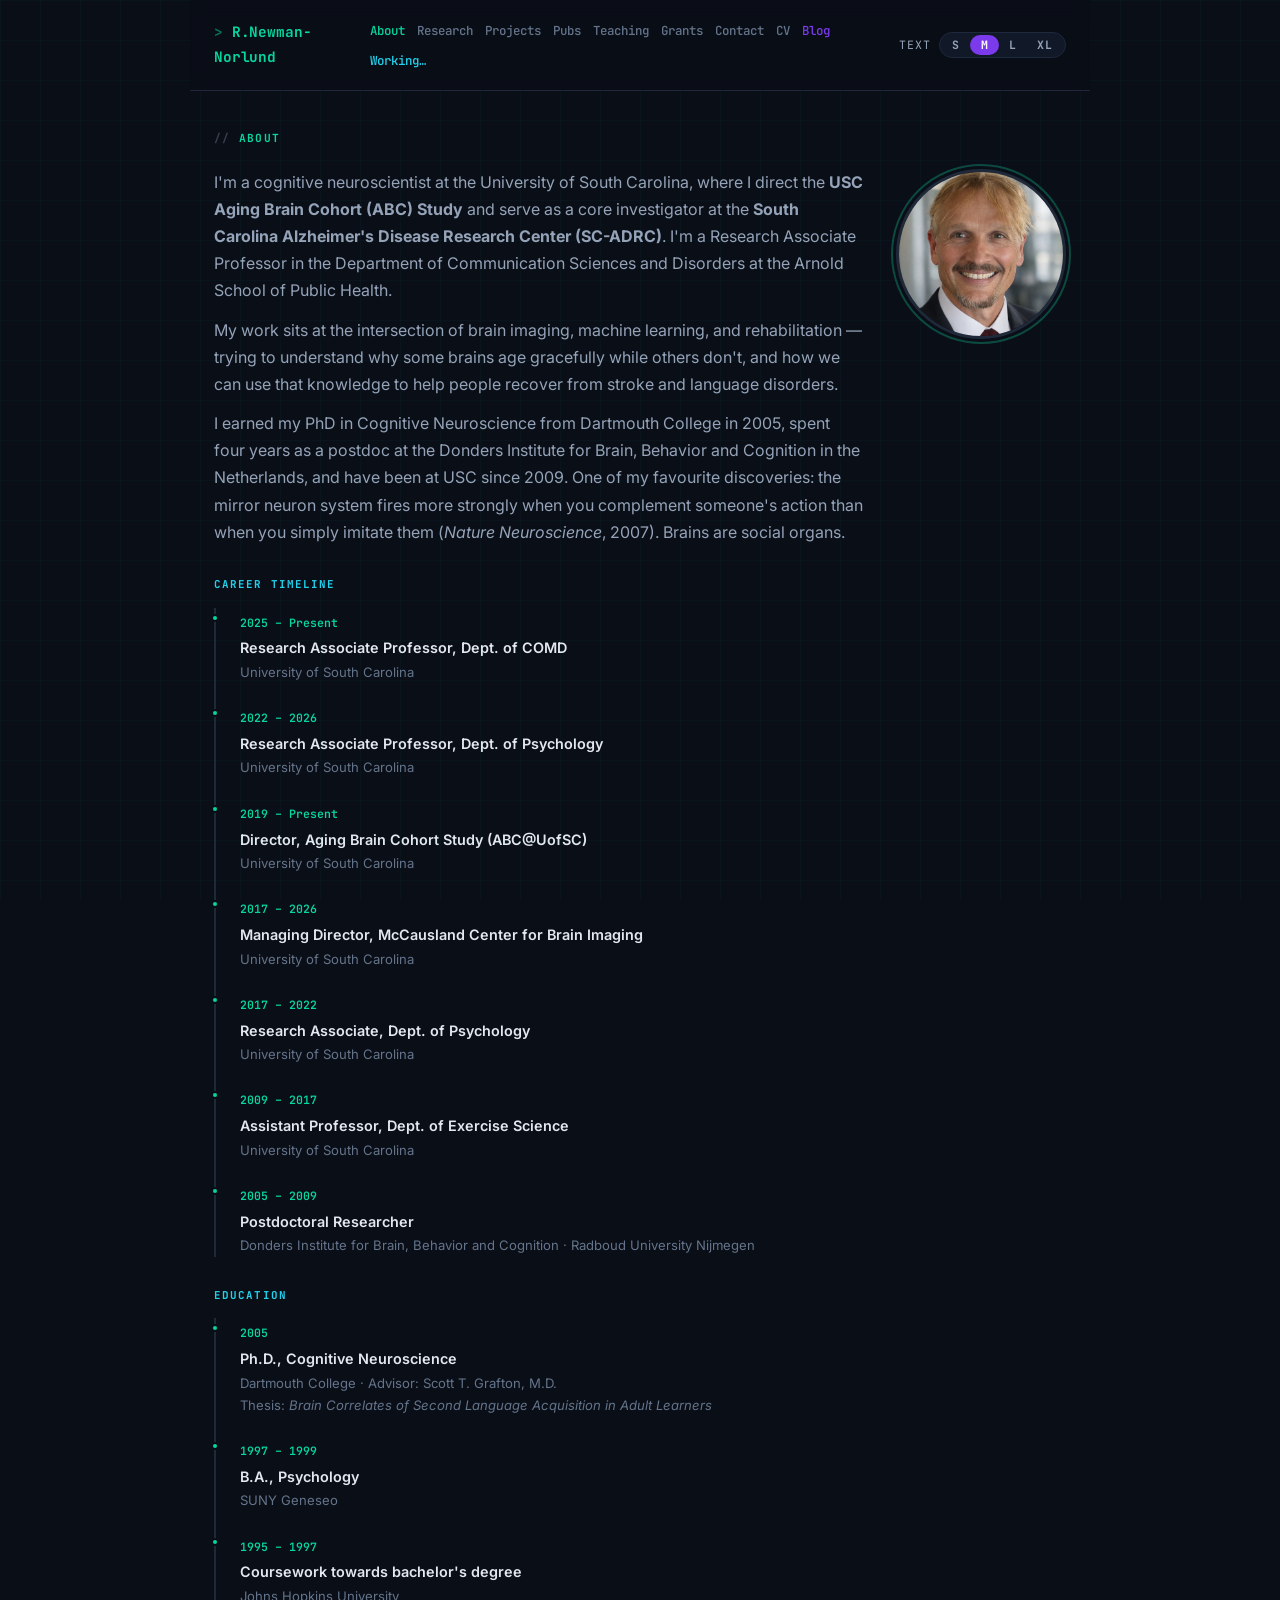
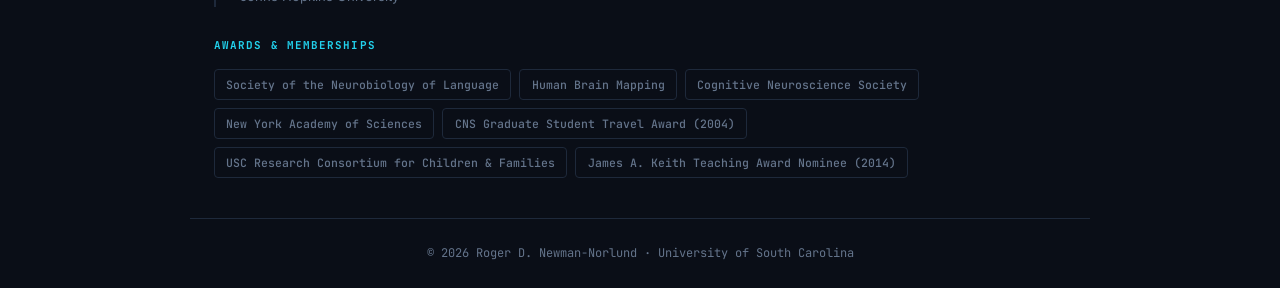
==== commit d2ff9d45: "Text-size selector now on every page + persists across the whole site - New text-size.js: single sha" ====
--- a/about.html
+++ b/about.html
@@ -134,5 +134,6 @@
     <p>&copy; 2026 Roger D. Newman-Norlund &middot; University of South Carolina</p>
   </footer>
 
+<script src="text-size.js" defer></script>
 </body>
 </html>
--- a/style.css
+++ b/style.css
@@ -471,66 +471,286 @@
 }
 .blog-new-btn:hover { background: #6d28d9; }
 
-.blog-posts { display: flex; flex-direction: column; gap: 1rem; }
+/* ── Blog: wider, more editorial layout ─────────────────────────── */
+/* When blog.html adds `class="blog-page"` to body, the page main widens
+   to accommodate the essay column and floated images. Nav/footer stay
+   in the standard site width. */
+body.blog-page main,
+body.blog-page nav,
+body.blog-page footer { max-width: 1280px; padding-inline: 2rem; }
+@media (max-width: 768px) {
+  body.blog-page main,
+  body.blog-page nav,
+  body.blog-page footer { padding-inline: 1rem; }
+}
+
+/* ── Blog: cool editorial sticky header ────────────────────────── */
+/* Sits below the site nav (which is already sticky at top:0) and
+   pins the "Blog" wordmark + reader controls to the top of the
+   viewport as you scroll. */
+body.blog-page section.page-section > h2:first-of-type,
+body.blog-page section.page-section > p.page-intro { display: none; } /* replaced by .blog-header */
+
+.blog-header {
+  position: sticky;
+  top: 58px;            /* below the ~58px nav bar */
+  z-index: 50;
+  margin: 0 -2rem 2rem;
+  padding: 1.6rem 2rem 0;
+  background: rgba(10,14,23,0.88);
+  backdrop-filter: blur(14px);
+  -webkit-backdrop-filter: blur(14px);
+  border-bottom: 1px solid var(--border);
+}
+@media (max-width: 768px) {
+  .blog-header { margin: 0 -1rem 1.5rem; padding: 1.1rem 1rem 0; top: 52px; }
+}
+.blog-header-inner {
+  display: flex;
+  align-items: flex-end;
+  justify-content: space-between;
+  gap: 2rem;
+  flex-wrap: wrap;
+}
+.blog-header-title { min-width: 0; }
+.blog-header-eyebrow {
+  font-family: var(--mono);
+  font-size: 0.72rem;
+  font-weight: 700;
+  letter-spacing: 0.15em;
+  text-transform: uppercase;
+  color: var(--accent);
+  margin-bottom: 0.45rem;
+  display: flex; align-items: center; gap: 0.5rem;
+}
+.blog-header-eyebrow::before {
+  content: '//';
+  color: var(--muted);
+  opacity: 0.6;
+}
+.blog-header-h {
+  font-family: 'Inter', system-ui, sans-serif;
+  font-size: clamp(2rem, 6vw, 3.6rem);
+  font-weight: 900;
+  line-height: 1.25;              /* room for the g/p/y descenders */
+  margin: 0;
+  padding-bottom: 0.35rem;
+  letter-spacing: -0.03em;
+  background: linear-gradient(90deg, #06d6a0 0%, #22d3ee 50%, #7c3aed 100%);
+  -webkit-background-clip: text;
+  background-clip: text;
+  color: transparent;
+}
+.blog-header-sub {
+  color: var(--text-dim);
+  font-size: 0.95rem;
+  margin: 0.55rem 0 1.15rem;
+  max-width: 62ch;
+}
+.blog-header-tools {
+  display: flex;
+  align-items: center;
+  gap: 0.7rem;
+  padding-bottom: 1.15rem;
+  color: var(--text-dim);
+  font-family: var(--mono);
+  font-size: 0.75rem;
+  letter-spacing: 0.08em;
+  text-transform: uppercase;
+}
+/* triple-color accent stripe at the very bottom of the header block.
+   The top margin (not bottom) is what creates space between the
+   wordmark descenders and the stripe. */
+.blog-header-stripe {
+  height: 3px;
+  margin: 3.5rem -2rem 0;
+  background: linear-gradient(90deg, #06d6a0 0%, #22d3ee 50%, #7c3aed 100%);
+  border-radius: 2px;
+  opacity: 0.85;
+}
+@media (max-width: 768px) {
+  .blog-header-stripe { margin: 2.5rem -1rem 0; }
+  .blog-header-tools { padding-bottom: 0.9rem; }
+}
+
+.blog-posts { display: flex; flex-direction: column; gap: 2rem; }
 
 .blog-post {
   background: var(--bg-card);
   border: 1px solid var(--border);
-  border-radius: var(--radius);
-  padding: 1.75rem 2rem;
-  transition: border-color 0.2s;
-}
-.blog-post:hover { border-color: rgba(124,58,237,0.4); }
+  border-left: 3px solid transparent;
+  border-radius: 10px;
+  padding: 2.25rem 2.5rem;
+  transition: border-color 0.25s ease, transform 0.25s ease, box-shadow 0.25s ease;
+  position: relative;
+}
+.blog-post:hover {
+  border-color: var(--border);
+  border-left-color: var(--accent2);
+  box-shadow: 0 8px 24px -12px rgba(124,58,237,0.28);
+}
+@media (max-width: 768px) {
+  .blog-post { padding: 1.5rem 1.25rem; border-radius: 8px; }
+}
 
 .blog-post-date {
   font-family: var(--mono);
-  font-size: 0.82rem;
+  font-size: 0.75rem;
   color: var(--accent2);
   font-weight: 700;
-  letter-spacing: 0.06em;
+  letter-spacing: 0.09em;
   text-transform: uppercase;
   background: var(--accent2-bg);
   display: inline-block;
-  padding: 0.2rem 0.6rem;
-  border-radius: 4px;
-  border: 1px solid rgba(124,58,237,0.25);
+  padding: 0.28rem 0.7rem;
+  border-radius: 999px;
+  border: 1px solid rgba(124,58,237,0.28);
 }
 .blog-post-title {
-  font-size: 1.25rem;
+  font-size: 1.65rem;
   font-weight: 800;
   color: #fff;
-  margin: 0.35rem 0 0.75rem;
-  line-height: 1.3;
-  letter-spacing: -0.01em;
+  margin: 0.65rem 0 1rem;
+  line-height: 1.25;
+  letter-spacing: -0.015em;
+}
+@media (max-width: 768px) {
+  .blog-post-title { font-size: 1.3rem; }
 }
 .blog-post-body {
-  font-size: 0.9rem;
+  font-size: 1.06rem;
+  color: #f1f5fb;              /* near-white for maximum contrast on the dark card */
+  line-height: 1.75;
+}
+.blog-post-body > * { max-width: 100%; }
+/* Reader text-size selector: scales html root font-size in the
+   inline blog.html script, which cascades to nav / header / footer /
+   body / everything using rem units. These per-size rules keep
+   the body prose comfortable at every scale. */
+body.blog-text-sm .blog-post-body { line-height: 1.7; }
+body.blog-text-md .blog-post-body { line-height: 1.75; }
+body.blog-text-lg .blog-post-body { line-height: 1.8; }
+body.blog-text-xl .blog-post-body { line-height: 1.85; }
+
+/* High-contrast tweaks for body prose inside blog posts */
+.blog-post-body p,
+.blog-post-body li { color: #f1f5fb; }
+.blog-post-body strong { color: #ffffff; }
+.blog-post-body em { color: #ffffff; }
+.blog-post-body h4 { color: var(--accent-h); }        /* brighter mint */
+.blog-post-body a { color: var(--accent-h); }
+.blog-post-body a:hover { color: #ffffff; }
+.blog-post-body code { color: var(--accent-h); background: rgba(6,214,160,0.14); }
+
+/* Text-size selector chrome (lives inside the site nav on the blog page
+   AND inside .blog-header-tools). Size and paddings compact for nav fit. */
+.blog-size-btns {
+  display: inline-flex;
+  background: var(--bg-card);
+  border: 1px solid var(--border);
+  border-radius: 999px;
+  padding: 2px;
+}
+.blog-size-btns button {
+  font-family: var(--mono);
+  background: transparent;
   color: var(--text-dim);
-  line-height: 1.65;
+  border: 0;
+  padding: 0.28rem 0.65rem;
+  border-radius: 999px;
+  cursor: pointer;
+  font-size: 0.72rem;
+  font-weight: 700;
+  letter-spacing: 0.05em;
+  transition: background 0.2s, color 0.2s;
+  line-height: 1;
+}
+.blog-size-btns button:hover { color: #ffffff; }
+.blog-size-btns button.active {
+  background: var(--accent2);
+  color: #ffffff;
+}
+/* In-nav size selector wrapper. Present on every page via text-size.js. */
+.nav-size {
+  display: inline-flex;
+  align-items: center;
+  gap: 0.5rem;
+  font-family: var(--mono);
+  font-size: 0.72rem;
+  color: var(--text-dim);
+  letter-spacing: 0.08em;
+  text-transform: uppercase;
+  margin-left: 0.75rem;
+}
+@media (max-width: 640px) {
+  .nav-size .label { display: none; }
+  .nav-size { margin-left: 0.35rem; }
 }
 .blog-post-body p {
-  margin: 0.5rem 0;
+  margin: 0.7rem 0;
 }
 .blog-post-body p:first-child { margin-top: 0; }
 .blog-post-body p:last-child { margin-bottom: 0; }
-.blog-post-body ul {
-  margin: 0.4rem 0 0.4rem 1.25rem;
-  list-style: disc;
-}
+.blog-post-body ul, .blog-post-body ol {
+  margin: 0.6rem 0 0.6rem 1.5rem;
+}
+.blog-post-body ul { list-style: disc; }
+.blog-post-body ol { list-style: decimal; }
 .blog-post-body li {
-  margin-bottom: 0.15rem;
-  line-height: 1.5;
+  margin-bottom: 0.35rem;
+  line-height: 1.65;
+}
+.blog-post-body blockquote {
+  margin: 1rem 0;
+  padding: 0.5rem 1.15rem;
+  border-left: 3px solid var(--accent);
+  color: var(--text);
+  font-style: italic;
+}
+.blog-post-body pre {
+  background: #0f1320;
+  border: 1px solid var(--border);
+  padding: 0.85rem 1rem;
+  border-radius: 6px;
+  color: var(--text);
+  font-family: var(--mono);
+  font-size: 0.82rem;
+  overflow-x: auto;
+  margin: 0.9rem 0;
 }
 .blog-post-body code {
   font-family: var(--mono);
-  font-size: 0.82rem;
-  background: rgba(6,214,160,0.1);
-  padding: 0.1rem 0.35rem;
+  font-size: 0.86rem;
+  background: rgba(6,214,160,0.09);
+  padding: 0.12rem 0.4rem;
   border-radius: 3px;
   color: var(--accent);
 }
-.blog-post-body strong { color: var(--text); }
-.blog-post-body a { text-decoration: underline; }
+.blog-post-body pre code { background: transparent; padding: 0; color: inherit; font-size: inherit; }
+.blog-post-body strong { color: var(--text); font-weight: 700; }
+.blog-post-body a { text-decoration: underline; text-underline-offset: 2px; }
+.blog-post-body h4 {
+  font-family: var(--mono);
+  font-size: 0.92rem;
+  font-weight: 700;
+  color: var(--accent);
+  margin: 1.6rem 0 0.5rem;
+  letter-spacing: 0.02em;
+  clear: both;
+  text-transform: none;
+}
+.blog-post-body h4:first-child { margin-top: 0; }
+
+/* Images: default floated at ~40% up to 480px, always shrink to fit.
+   For portrait/tall images, posts can override with an inline style. */
+.blog-img {
+  float: left;
+  max-width: min(40%, 480px);
+  height: auto;
+  border-radius: 8px;
+  border: 1px solid var(--border);
+  margin: 0.25rem 1.25rem 0.75rem 0;
+}
 .blog-post-actions {
   display: flex;
   gap: 0.75rem;
@@ -549,6 +769,36 @@
 }
 .blog-post-actions button:hover { border-color: var(--accent2); color: var(--accent2); }
 .blog-post-actions button.blog-del:hover { border-color: #ef4444; color: #ef4444; }
+
+/* Full-width figures (e.g. inline paper figures, iframes) fall inside
+   the body's max reading width by default but can be broken out with
+   .blog-figure-wide (span the whole card, useful for videos/charts). */
+.blog-post-body .blog-figure-wide,
+.blog-post-body iframe.blog-figure-wide,
+.blog-post-body video.blog-figure-wide,
+.blog-post-body img.blog-figure-wide {
+  max-width: 100%;
+  width: 100%;
+  float: none;
+  display: block;
+  margin: 1rem auto;
+  clear: both;
+}
+
+/* Videos in blog posts */
+.blog-post-body video {
+  max-width: 100%;
+  height: auto;
+  border-radius: 8px;
+  border: 1px solid var(--border);
+}
+/* Iframes (embedded demos) */
+.blog-post-body iframe {
+  max-width: 100%;
+  border-radius: 8px;
+  border: 1px solid var(--border);
+  background: #0b0e14;
+}
 
 /* Blog editor modal */
 .blog-modal-overlay {
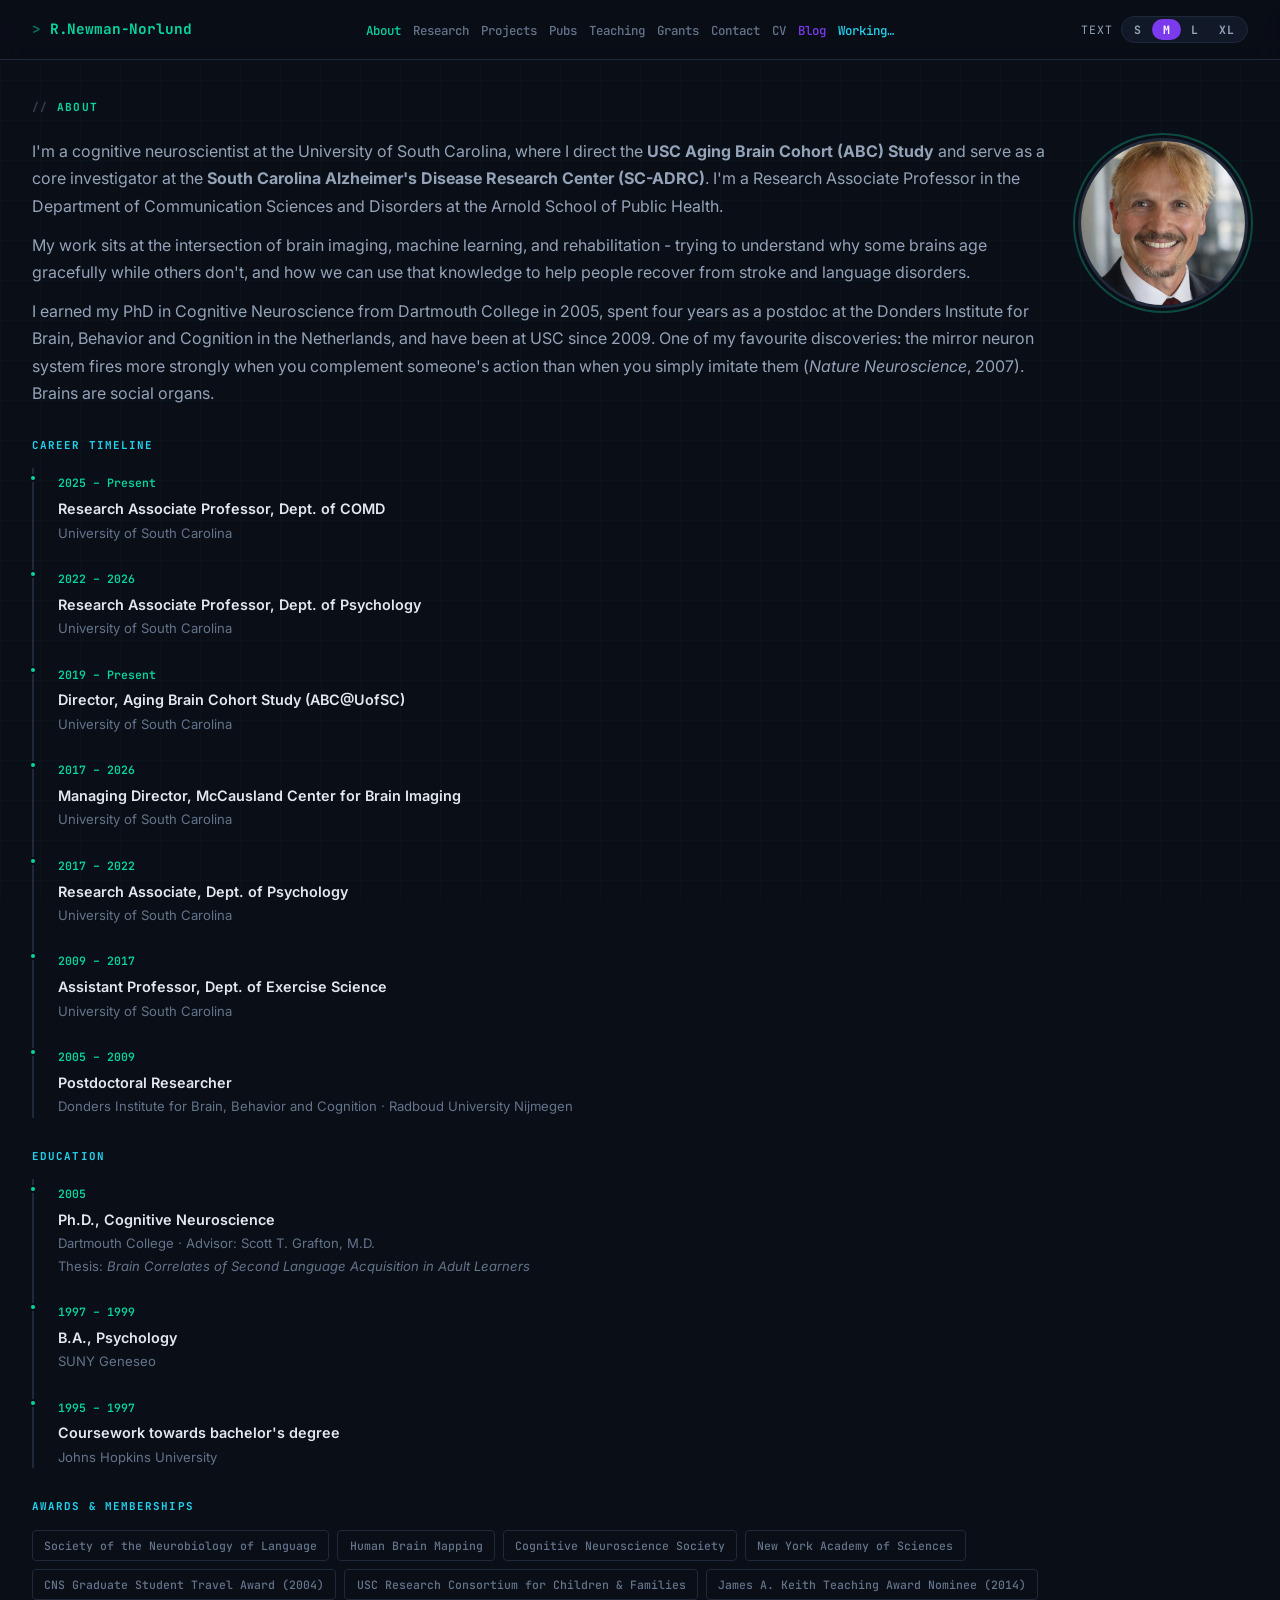
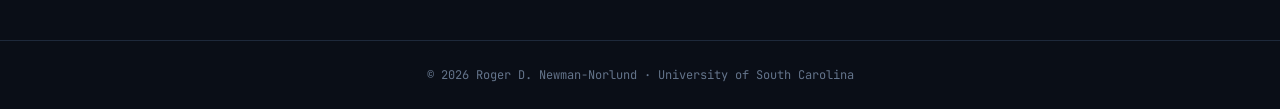
==== commit 94448875: "Strip all remaining em dashes (77 total) from prose across every page" ====
--- a/about.html
+++ b/about.html
@@ -3,7 +3,7 @@
 <head>
   <meta charset="UTF-8" />
   <meta name="viewport" content="width=device-width, initial-scale=1.0" />
-  <title>About — Roger D. Newman-Norlund</title>
+  <title>About - Roger D. Newman-Norlund</title>
   <link rel="preconnect" href="https://fonts.googleapis.com" />
   <link rel="preconnect" href="https://fonts.gstatic.com" crossorigin />
   <link href="https://fonts.googleapis.com/css2?family=Inter:wght@400;500;600;700;800&family=JetBrains+Mono:wght@400;500;600;700;800&display=swap" rel="stylesheet" />
@@ -41,7 +41,7 @@
             at the Arnold School of Public Health.
           </p>
           <p>
-            My work sits at the intersection of brain imaging, machine learning, and rehabilitation &mdash;
+            My work sits at the intersection of brain imaging, machine learning, and rehabilitation -
             trying to understand why some brains age gracefully while others don't, and how we can
             use that knowledge to help people recover from stroke and language disorders.
           </p>
--- a/style.css
+++ b/style.css
@@ -18,7 +18,7 @@
   --accent2-bg:rgba(124,58,237,0.10);
   --cyan:      #22d3ee;
   --radius:    8px;
-  --max-w:     900px;
+  --max-w:     1280px;
   --gap:       2.5rem;
   --mono:      'JetBrains Mono', 'Fira Code', 'SF Mono', 'Cascadia Code', monospace;
   --sans:      'Inter', system-ui, -apple-system, sans-serif;
@@ -61,9 +61,12 @@
 nav, main, footer {
   max-width: var(--max-w);
   margin-inline: auto;
-  padding-inline: 1.5rem;
+  padding-inline: 2rem;
   position: relative;
   z-index: 1;
+}
+@media (max-width: 768px) {
+  nav, main, footer { padding-inline: 1rem; }
 }
 
 /* --- Navigation --- */
@@ -379,8 +382,14 @@
   font-size: 0.75rem;
   font-weight: 700;
   color: var(--accent);
-  min-width: 42px;
-  padding-top: 0.15rem;
+  min-width: 3.4rem;              /* keeps '2026' aligned across years */
+  padding: 0.28rem 0.55rem;       /* pill padding so background chips fit */
+  white-space: nowrap;            /* IN PREP / SUB stay on one line */
+  flex-shrink: 0;                 /* don't let the flex row shrink the chip */
+  border-radius: 4px;
+  text-align: center;
+  align-self: flex-start;
+  box-sizing: border-box;
 }
 .pub-title {
   font-size: 0.88rem;
@@ -475,14 +484,7 @@
 /* When blog.html adds `class="blog-page"` to body, the page main widens
    to accommodate the essay column and floated images. Nav/footer stay
    in the standard site width. */
-body.blog-page main,
-body.blog-page nav,
-body.blog-page footer { max-width: 1280px; padding-inline: 2rem; }
-@media (max-width: 768px) {
-  body.blog-page main,
-  body.blog-page nav,
-  body.blog-page footer { padding-inline: 1rem; }
-}
+/* Blog page inherits the site-wide 1280px width; no override needed. */
 
 /* ── Blog: cool editorial sticky header ────────────────────────── */
 /* Sits below the site nav (which is already sticky at top:0) and
@@ -1235,6 +1237,8 @@
   border-radius: 4px;
   cursor: pointer;
   transition: border-color 0.2s, color 0.2s, background 0.2s;
+  white-space: nowrap;   /* keep 'In prep / Submitted' on one line */
+  flex: 0 0 auto;        /* don't shrink filter buttons */
 }
 .pub-filter-btn:hover { border-color: var(--accent); color: var(--accent); }
 .pub-filter-btn.active {
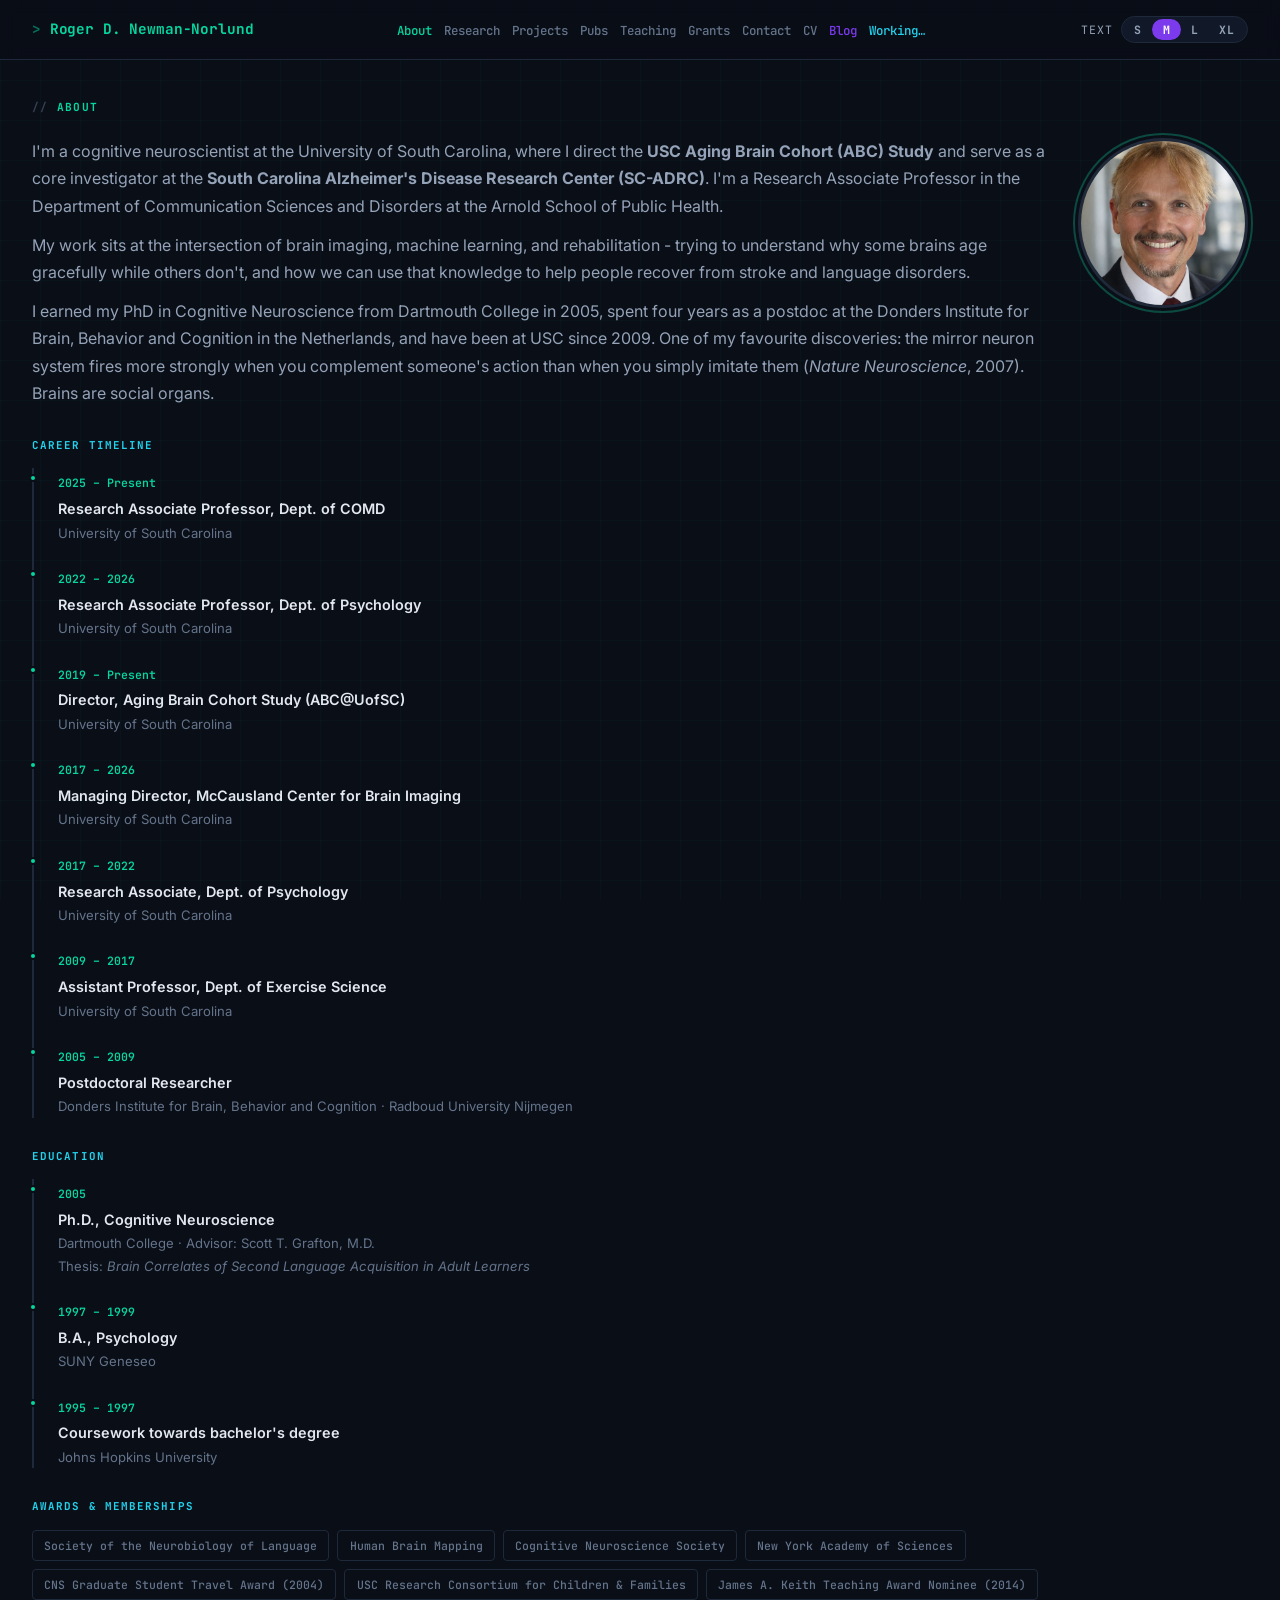
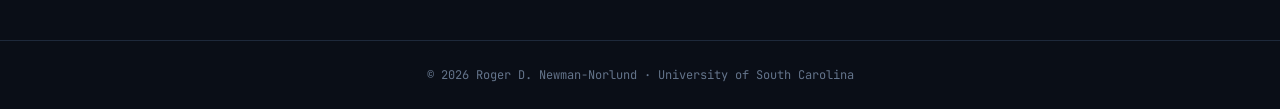
==== commit cc5011db: "Publications: 3 new published + 3 new in-prep; nav name -> full 'Roger D. Newman-Norlund' Published:" ====
--- a/about.html
+++ b/about.html
@@ -12,7 +12,7 @@
 <body>
 
   <nav>
-    <a href="index.html" class="nav-name">R.Newman-Norlund</a>
+    <a href="index.html" class="nav-name">Roger D. Newman-Norlund</a>
     <ul>
       <li><a href="about.html" class="active">About</a></li>
       <li><a href="research.html">Research</a></li>
--- a/style.css
+++ b/style.css
@@ -1131,13 +1131,143 @@
 /* About page photo */
 .about-photo-wrap { flex-shrink: 0; }
 
+/* ── Projects timeline ─────────────────────────────────────── */
+.project-timeline {
+  display: grid;
+  grid-template-columns: repeat(auto-fill, minmax(300px, 1fr));
+  gap: 1.25rem;
+  position: relative;
+  padding-top: 1rem;
+}
+/* horizontal connecting line running through the year badges */
+.project-timeline::before {
+  content: '';
+  position: absolute;
+  left: 0; right: 0; top: 0.9rem;
+  height: 2px;
+  background: linear-gradient(90deg, #06d6a0 0%, #22d3ee 50%, #7c3aed 100%);
+  opacity: 0.35;
+  border-radius: 2px;
+  z-index: 0;
+}
+.tl-card {
+  position: relative;
+  z-index: 1;
+  background: var(--bg-card);
+  border: 1px solid var(--border);
+  border-radius: 10px;
+  padding: 1.1rem 1.2rem 1rem;
+  transition: border-color 0.2s, transform 0.2s;
+  display: flex;
+  flex-direction: column;
+  gap: 0.5rem;
+}
+.tl-card:hover { border-color: rgba(6,214,160,0.4); transform: translateY(-2px); }
+.tl-card.tl-featured {
+  border-color: rgba(124,58,237,0.55);
+  box-shadow: 0 0 0 1px rgba(124,58,237,0.2), 0 8px 24px -12px rgba(124,58,237,0.4);
+}
+.tl-header {
+  display: flex;
+  align-items: center;
+  justify-content: space-between;
+  gap: 0.5rem;
+  margin-top: -1.85rem;   /* pull the year badge up onto the connecting line */
+  margin-bottom: 0.35rem;
+}
+.tl-year {
+  font-family: var(--mono);
+  font-size: 0.72rem;
+  font-weight: 700;
+  letter-spacing: 0.06em;
+  color: var(--accent);
+  background: var(--bg-card);
+  padding: 0.28rem 0.65rem;
+  border: 1px solid var(--border);
+  border-radius: 999px;
+  white-space: nowrap;
+}
+.tl-featured .tl-year { color: var(--accent2); border-color: rgba(124,58,237,0.5); }
+.tl-icon {
+  font-size: 1.35rem;
+  line-height: 1;
+  padding: 0.2rem 0.35rem;
+  background: var(--bg-card);
+}
+.tl-card h3 {
+  font-size: 1rem;
+  font-weight: 700;
+  color: var(--text);
+  margin: 0.1rem 0 0.25rem;
+  line-height: 1.3;
+  display: flex; align-items: center; gap: 0.5rem; flex-wrap: wrap;
+}
+.tl-card p {
+  font-size: 0.86rem;
+  color: var(--text-dim);
+  line-height: 1.5;
+  margin: 0;
+  display: -webkit-box;
+  -webkit-line-clamp: 5;
+  -webkit-box-orient: vertical;
+  overflow: hidden;
+}
+.tl-featured p {
+  -webkit-line-clamp: 7;
+}
+.tl-links {
+  margin-top: auto;
+  padding-top: 0.5rem;
+  font-family: var(--mono);
+  font-size: 0.75rem;
+}
+.tl-tag {
+  font-family: var(--mono);
+  font-size: 0.62rem;
+  font-weight: 700;
+  letter-spacing: 0.08em;
+  text-transform: uppercase;
+  color: var(--accent2);
+  background: rgba(124,58,237,0.14);
+  border: 1px solid rgba(124,58,237,0.35);
+  padding: 0.15rem 0.45rem;
+  border-radius: 4px;
+}
+@media (max-width: 768px) {
+  .project-timeline::before { display: none; }
+  .tl-header { margin-top: 0; }
+}
+
 /* Contact grid */
 .contact-grid {
   display: grid;
-  grid-template-columns: repeat(auto-fill, minmax(220px, 1fr));
+  grid-template-columns: repeat(auto-fill, minmax(280px, 1fr));
   gap: 1rem;
   margin-bottom: 1.5rem;
-}
+  align-items: start;
+}
+.contact-card { padding: 1.25rem 1.4rem; }
+.contact-card h3 { margin-bottom: 0.6rem; }
+.contact-card .card-desc,
+.contact-card .contact-emails { line-height: 1.5; }
+.contact-card a { overflow-wrap: anywhere; word-break: break-word; }
+.contact-emails {
+  list-style: none;
+  margin: 0;
+  padding: 0;
+  display: flex;
+  flex-direction: column;
+  gap: 0.35rem;
+}
+.contact-emails li { display: flex; flex-direction: column; gap: 0.05rem; }
+.contact-emails .contact-label {
+  font-family: var(--mono);
+  font-size: 0.66rem;
+  text-transform: uppercase;
+  letter-spacing: 0.09em;
+  color: var(--muted);
+}
+.contact-emails a { font-size: 0.9rem; }
 
 /* Mentor highlights */
 .mentor-highlights {
